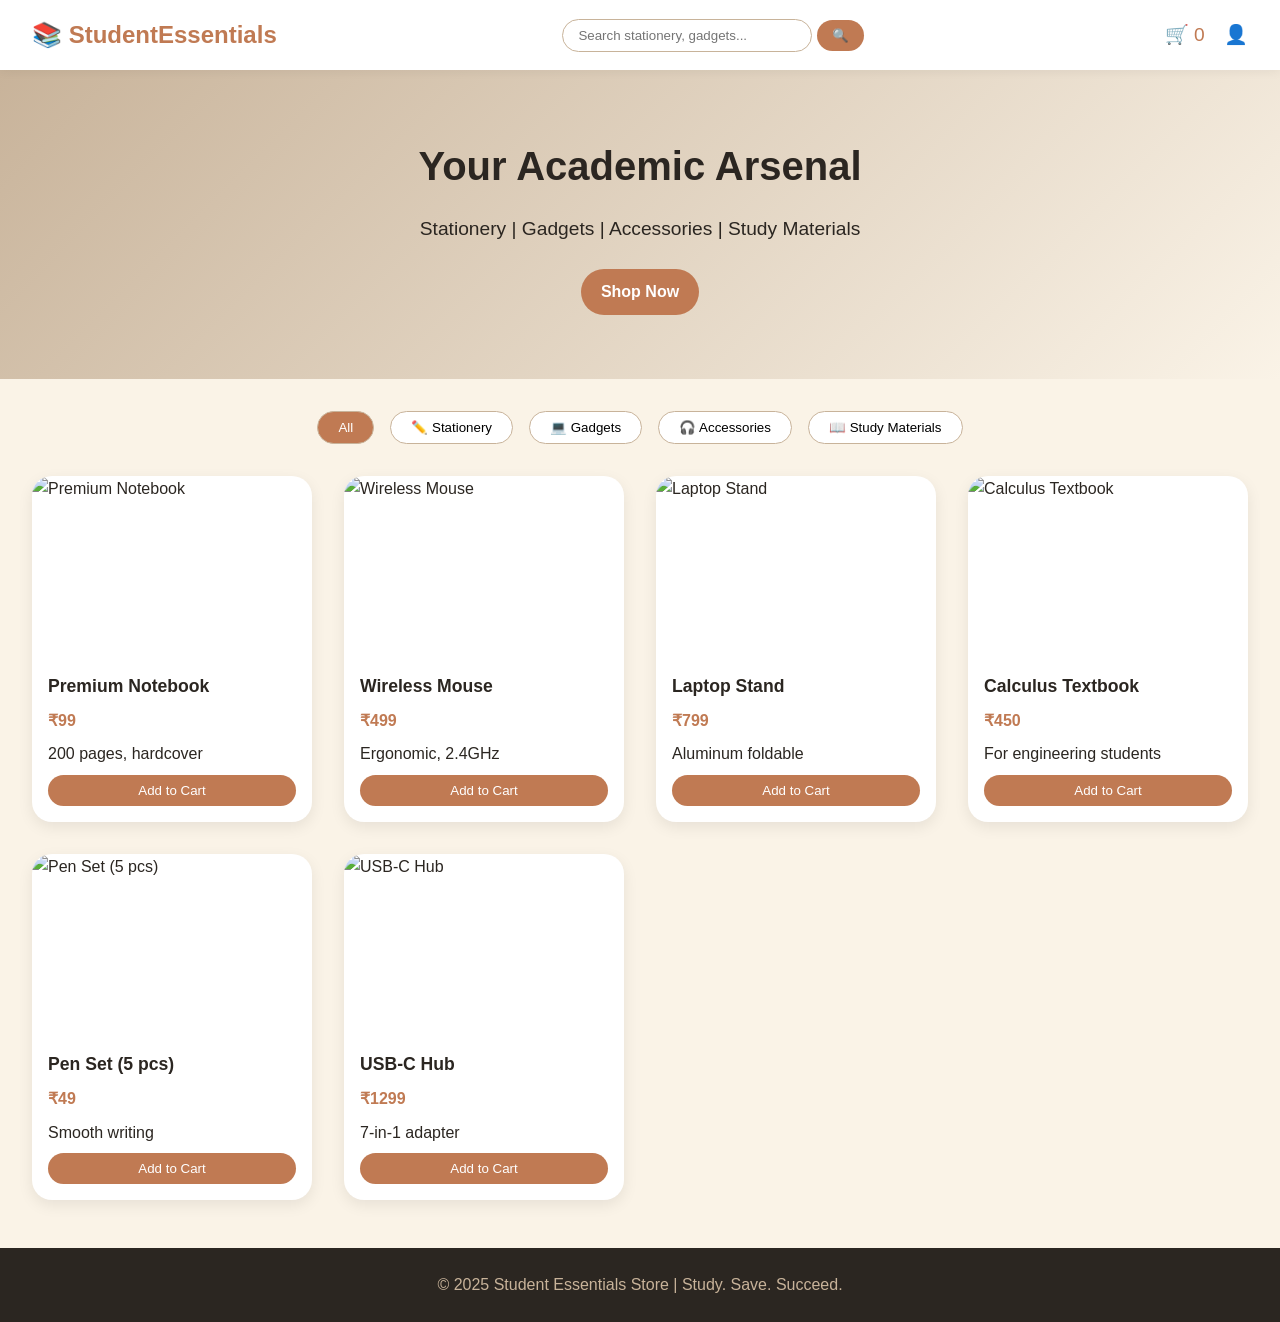
==== index.html @ abb24b3f "initial commit" ====
<!doctype html>
<html lang="en">
  <head>
    <meta charset="UTF-8" />
    <meta name="viewport" content="width=device-width, initial-scale=1.0" />
    <title>Student Essentials Store | Home</title>
    <link rel="stylesheet" href="css/common.css" />
    <link rel="stylesheet" href="css/home.css" />
  </head>
  <body>
    <!-- Top Navbar -->
    <nav class="navbar">
      <div class="nav-container">
        <a href="index.html" class="logo">📚 StudentEssentials</a>
        <div class="search-bar">
          <input
            type="text"
            id="searchInput"
            placeholder="Search stationery, gadgets..."
          />
          <button id="searchBtn">🔍</button>
        </div>
        <div class="nav-icons">
          <a href="pages/cart.html" class="cart-icon"
            >🛒 <span id="cartCount">0</span></a
          >
          <a href="pages/login.html" class="user-icon">👤</a>
        </div>
      </div>
    </nav>

    <!-- Hero Section -->
    <section class="hero">
      <div class="hero-content">
        <h1>Your Academic Arsenal</h1>
        <p>Stationery | Gadgets | Accessories | Study Materials</p>
        <a href="#products" class="btn-primary">Shop Now</a>
      </div>
    </section>

    <!-- Category Filter Bar -->
    <div class="category-bar">
      <button class="filter-btn active" data-category="all">All</button>
      <button class="filter-btn" data-category="stationery">
        ✏️ Stationery
      </button>
      <button class="filter-btn" data-category="gadgets">💻 Gadgets</button>
      <button class="filter-btn" data-category="accessories">
        🎧 Accessories
      </button>
      <button class="filter-btn" data-category="study">
        📖 Study Materials
      </button>
    </div>

    <!-- Product Grid -->
    <section class="product-grid" id="productGrid">
      <!-- Products injected dynamically via JS -->
    </section>

    <footer>
      <p>&copy; 2025 Student Essentials Store | Study. Save. Succeed.</p>
    </footer>

    <script src="js/common.js"></script>
    <script>
      // Load products on home page
      document.addEventListener("DOMContentLoaded", () => {
        renderProductGrid("all");
        updateCartCountDisplay();
        setupCategoryFilters();
        setupSearch();
      });
    </script>
  </body>
</html>
---- css/common.css ----
/* ========== GLOBAL STYLES ========== */
* {
  margin: 0;
  padding: 0;
  box-sizing: border-box;
}

body {
  font-family: "Segoe UI", Tahoma, Geneva, Verdana, sans-serif;
  background-color: #faf3e7; /* Cream */
  color: #2b2621; /* Espresso Brown */
  line-height: 1.6;
}

/* ========== TYPOGRAPHY ========== */
h1,
h2,
h3 {
  font-weight: 600;
  margin-bottom: 1rem;
}

a {
  text-decoration: none;
  color: #c07a53;
}

a:hover {
  color: #9b5e3f;
}

/* ========== BUTTONS ========== */
.btn-primary,
.btn-secondary {
  display: inline-block;
  padding: 10px 20px;
  border-radius: 30px;
  border: none;
  cursor: pointer;
  font-weight: 600;
  transition: all 0.3s ease;
}

.btn-primary {
  background-color: #c07a53;
  color: white;
}

.btn-primary:hover {
  background-color: #9b5e3f;
  transform: translateY(-2px);
}

.btn-secondary {
  background-color: #c8b39a;
  color: #2b2621;
}

.btn-secondary:hover {
  background-color: #b59a7a;
}

/* ========== NAVBAR (shared) ========== */
.navbar {
  background-color: white;
  box-shadow: 0 2px 10px rgba(0, 0, 0, 0.05);
  padding: 1rem 2rem;
  position: sticky;
  top: 0;
  z-index: 100;
}

.nav-container {
  display: flex;
  justify-content: space-between;
  align-items: center;
  max-width: 1400px;
  margin: 0 auto;
}

.logo {
  font-size: 1.5rem;
  font-weight: bold;
  color: #c07a53;
}

.search-bar input {
  padding: 8px 15px;
  border-radius: 30px;
  border: 1px solid #c8b39a;
  width: 250px;
}

.search-bar button {
  background: #c07a53;
  border: none;
  padding: 8px 15px;
  border-radius: 30px;
  color: white;
  cursor: pointer;
}

.nav-icons a {
  margin-left: 15px;
  font-size: 1.2rem;
}

/* ========== FOOTER ========== */
footer {
  background-color: #2b2621;
  color: #c8b39a;
  text-align: center;
  padding: 1.5rem;
  margin-top: 3rem;
}

/* ========== FORM CARDS ========== */
.form-container {
  display: flex;
  justify-content: center;
  align-items: center;
  min-height: 80vh;
  padding: 2rem;
}

.form-card {
  background: white;
  padding: 2rem;
  border-radius: 20px;
  box-shadow: 0 10px 30px rgba(0, 0, 0, 0.1);
  width: 100%;
  max-width: 450px;
}

.form-card label {
  display: block;
  margin-top: 1rem;
  font-weight: 500;
}

.form-card input,
.form-card select,
.form-card textarea {
  width: 100%;
  padding: 10px;
  margin-top: 5px;
  border: 1px solid #c8b39a;
  border-radius: 12px;
  font-family: inherit;
}

.form-card button {
  margin-top: 1.5rem;
  width: 100%;
}
---- css/home.css ----
/* Hero Section */
.hero {
  background: linear-gradient(135deg, #c8b39a, #faf3e7);
  text-align: center;
  padding: 4rem 2rem;
  margin-bottom: 2rem;
}

.hero-content h1 {
  font-size: 2.5rem;
  color: #2b2621;
}

.hero-content p {
  font-size: 1.2rem;
  margin-bottom: 1.5rem;
}

/* Category Bar */
.category-bar {
  display: flex;
  justify-content: center;
  gap: 1rem;
  flex-wrap: wrap;
  margin: 1rem 0 2rem;
}

.filter-btn {
  background: white;
  border: 1px solid #c8b39a;
  padding: 8px 20px;
  border-radius: 30px;
  cursor: pointer;
  transition: 0.2s;
}

.filter-btn.active,
.filter-btn:hover {
  background: #c07a53;
  color: white;
}

/* Product Grid */
.product-grid {
  display: grid;
  grid-template-columns: repeat(auto-fill, minmax(260px, 1fr));
  gap: 2rem;
  max-width: 1400px;
  margin: 0 auto;
  padding: 0 2rem;
}

.product-card {
  background: white;
  border-radius: 20px;
  overflow: hidden;
  box-shadow: 0 5px 15px rgba(0, 0, 0, 0.08);
  transition: transform 0.3s;
  cursor: pointer;
  display: flex;
  flex-direction: column;
}

.product-card:hover {
  transform: translateY(-8px);
}

.product-card img {
  width: 100%;
  height: 180px;
  object-fit: cover;
}

.product-info {
  padding: 1rem;
}

.product-title {
  font-size: 1.1rem;
  font-weight: bold;
}

.product-price {
  color: #c07a53;
  font-weight: bold;
  margin: 0.5rem 0;
}

.add-to-cart {
  background: #c07a53;
  color: white;
  border: none;
  padding: 8px;
  border-radius: 30px;
  cursor: pointer;
  margin-top: 0.5rem;
  width: 100%;
}

.add-to-cart:hover {
  background: #9b5e3f;
}
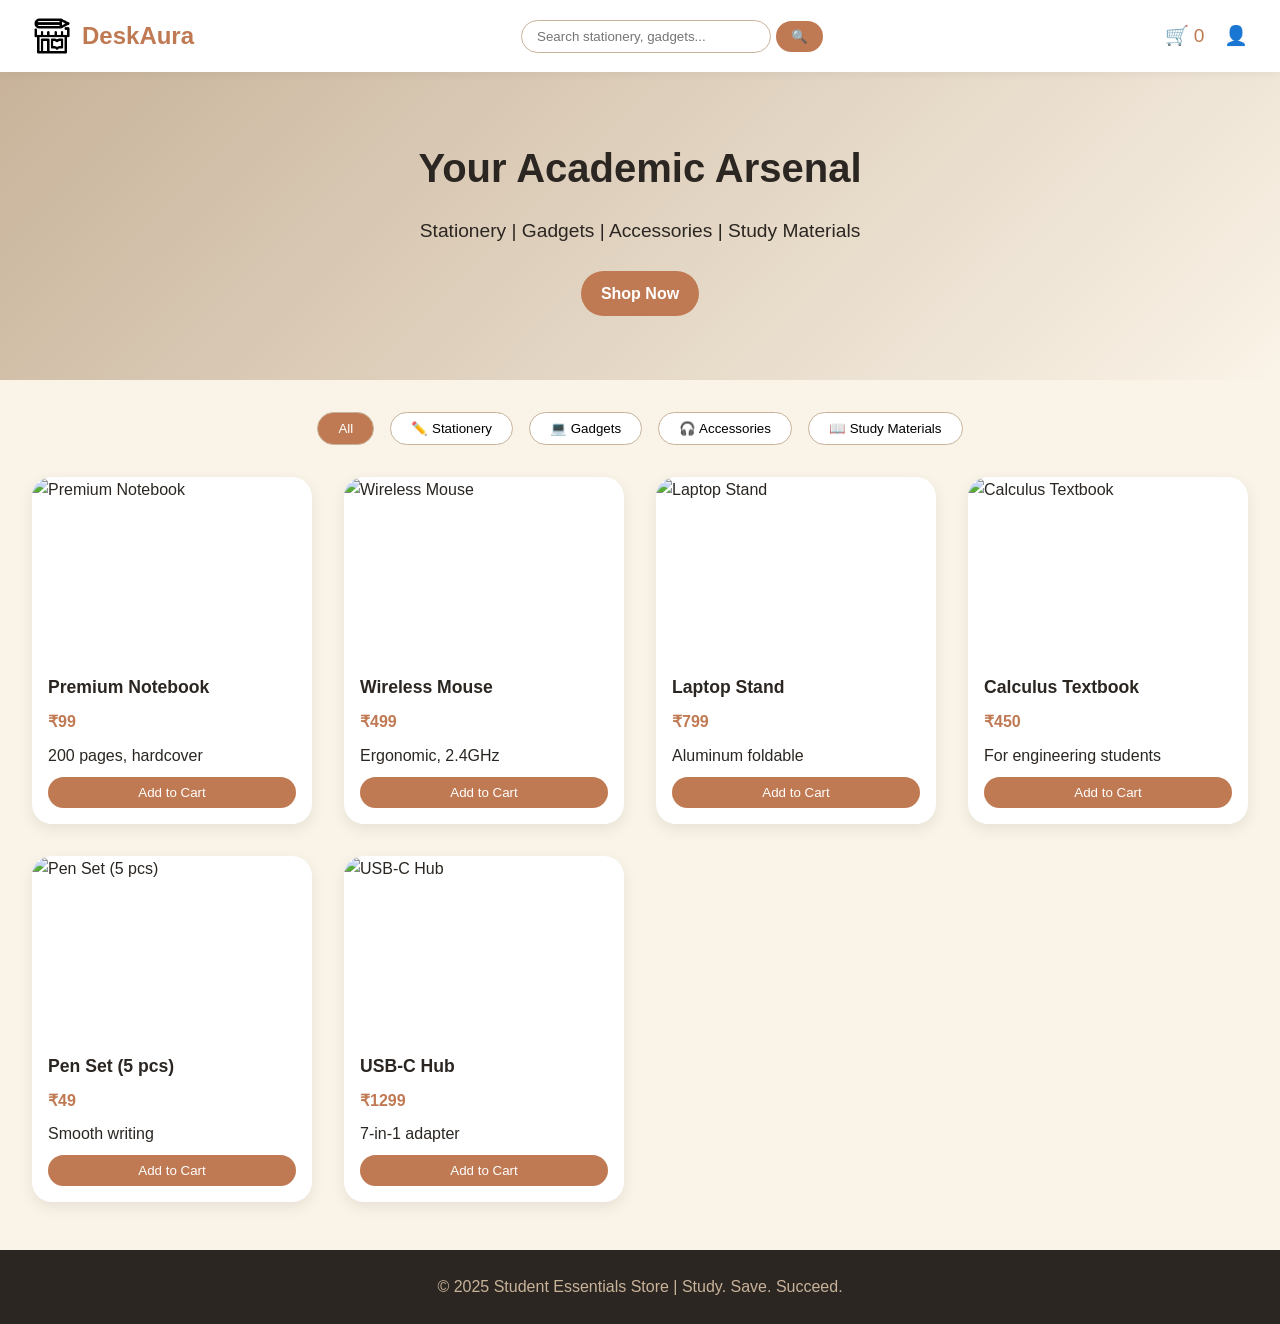
==== commit 76f21f0a: "made reactjs for dashboard and some styling changes" ====
--- a/index.html
+++ b/index.html
@@ -2,7 +2,10 @@
 <html lang="en">
   <head>
     <meta charset="UTF-8" />
-    <meta name="viewport" content="width=device-width, initial-scale=1.0" />
+    <meta
+      name="viewport"
+      content="width=device-width, initial-scale=1.0, viewport-fit=cover"
+    />
     <title>Student Essentials Store | Home</title>
     <link rel="stylesheet" href="css/common.css" />
     <link rel="stylesheet" href="css/home.css" />
@@ -11,7 +14,10 @@
     <!-- Top Navbar -->
     <nav class="navbar">
       <div class="nav-container">
-        <a href="index.html" class="logo">📚 StudentEssentials</a>
+        <a href="index.html" class="logo">
+          <img src="assets/stationary.png" width="40" height="40" alt="Logo" />
+          <span>DeskAura</span>
+        </a>
         <div class="search-bar">
           <input
             type="text"
@@ -64,7 +70,6 @@
 
     <script src="js/common.js"></script>
     <script>
-      // Load products on home page
       document.addEventListener("DOMContentLoaded", () => {
         renderProductGrid("all");
         updateCartCountDisplay();
--- a/css/common.css
+++ b/css/common.css
@@ -82,6 +82,9 @@
   font-size: 1.5rem;
   font-weight: bold;
   color: #c07a53;
+  display: flex;
+  align-items: center;
+  gap:10px;
 }
 
 .search-bar input {
--- a/css/home.css
+++ b/css/home.css
@@ -100,3 +100,87 @@
 .add-to-cart:hover {
   background: #9b5e3f;
 }
+
+/* ========== RESPONSIVE STYLES ========== */
+
+/* Tablet (max-width: 768px) */
+@media (max-width: 768px) {
+  .navbar .nav-container {
+    flex-wrap: wrap;
+    gap: 1rem;
+  }
+
+  .logo {
+    flex: 1;
+  }
+
+  .search-bar {
+    order: 3;
+    width: 100%;
+    display: flex;
+    gap: 0.5rem;
+  }
+
+  .search-bar input {
+    flex: 1;
+  }
+
+  .hero {
+    padding: 2rem 1rem;
+  }
+
+  .hero-content h1 {
+    font-size: 1.8rem;
+  }
+
+  .hero-content p {
+    font-size: 1rem;
+  }
+
+  .category-bar {
+    gap: 0.5rem;
+  }
+
+  .filter-btn {
+    padding: 6px 12px;
+    font-size: 0.85rem;
+  }
+
+  .product-grid {
+    gap: 1rem;
+    padding: 0 1rem;
+  }
+}
+
+/* Mobile (max-width: 480px) */
+@media (max-width: 480px) {
+  .logo img {
+    width: 30px;
+    height: 30px;
+  }
+
+  .logo span {
+    font-size: 1rem;
+  }
+
+  .nav-icons a {
+    font-size: 1rem;
+  }
+
+  .hero-content h1 {
+    font-size: 1.5rem;
+  }
+
+  .product-grid {
+    grid-template-columns: 1fr;
+  }
+
+  .product-card img {
+    height: 150px;
+  }
+
+  .filter-btn {
+    padding: 4px 10px;
+    font-size: 0.75rem;
+  }
+}
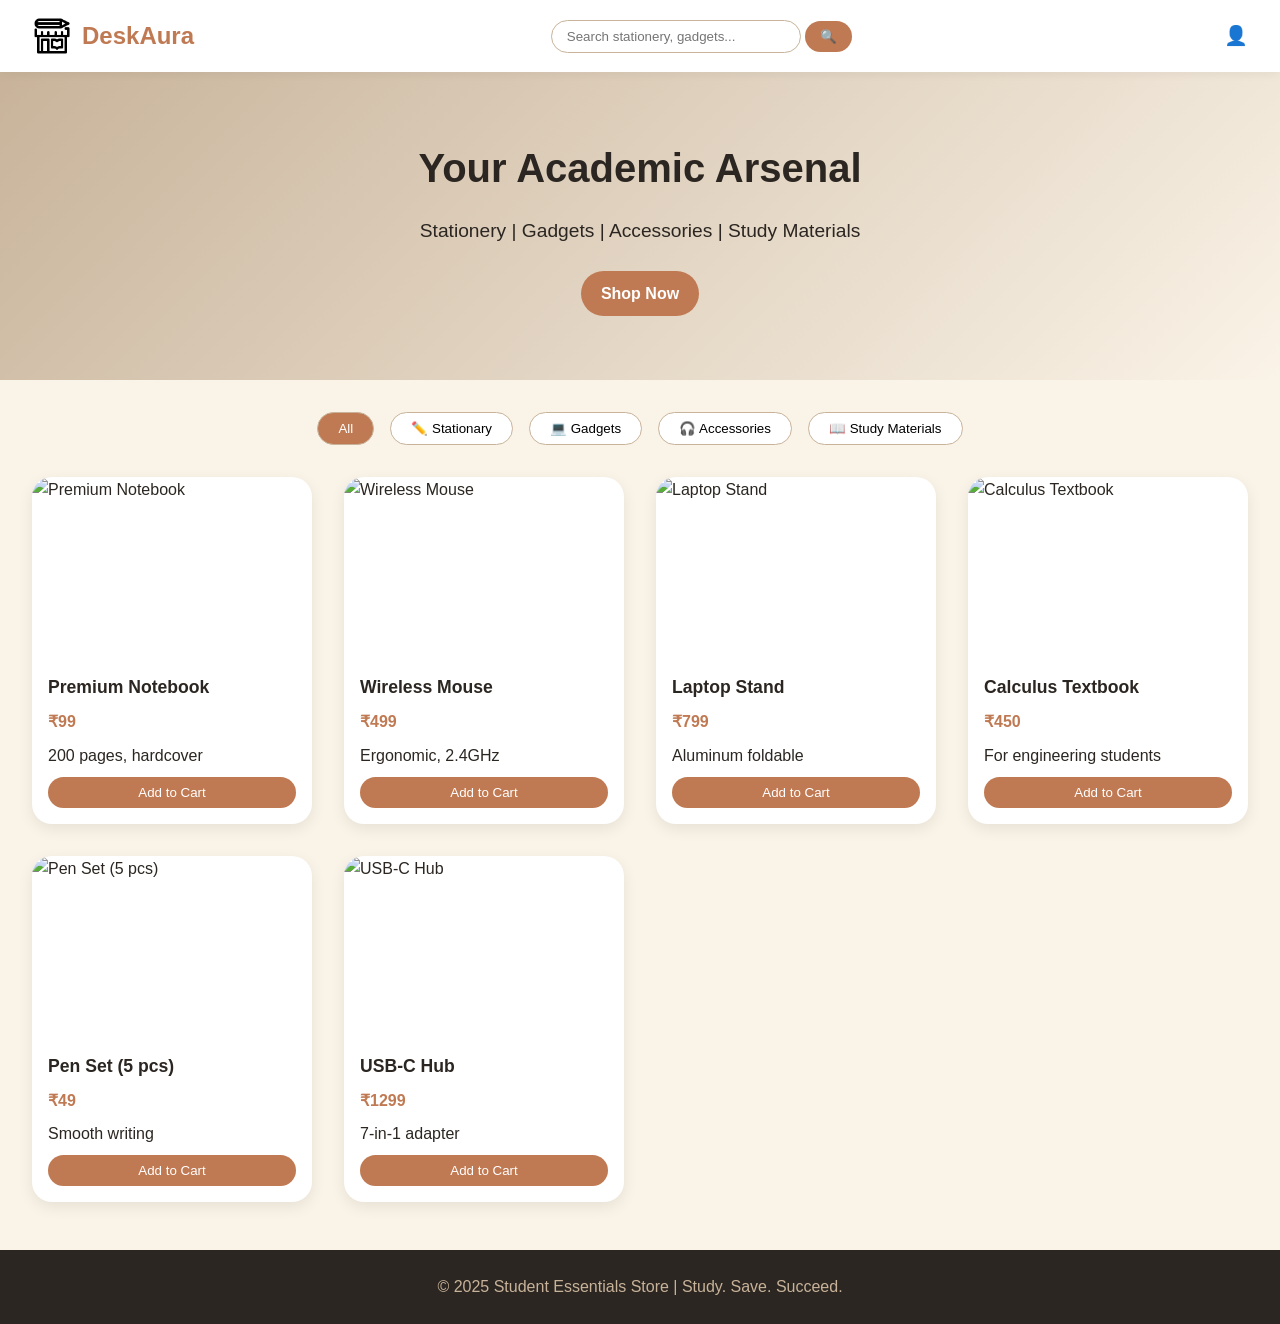
==== commit e917d360: "Update index.html" ====
--- a/index.html
+++ b/index.html
@@ -26,10 +26,7 @@
           />
           <button id="searchBtn">🔍</button>
         </div>
-        <div class="nav-icons">
-          <a href="pages/cart.html" class="cart-icon"
-            >🛒 <span id="cartCount">0</span></a
-          >
+        <div class="nav-icons">          
           <a href="pages/login.html" class="user-icon">👤</a>
         </div>
       </div>
@@ -40,7 +37,7 @@
       <div class="hero-content">
         <h1>Your Academic Arsenal</h1>
         <p>Stationery | Gadgets | Accessories | Study Materials</p>
-        <a href="#products" class="btn-primary">Shop Now</a>
+        <a href="pages/login.html" class="btn-primary">Shop Now</a>
       </div>
     </section>
 
@@ -48,7 +45,7 @@
     <div class="category-bar">
       <button class="filter-btn active" data-category="all">All</button>
       <button class="filter-btn" data-category="stationery">
-        ✏️ Stationery
+        ✏️ Stationary
       </button>
       <button class="filter-btn" data-category="gadgets">💻 Gadgets</button>
       <button class="filter-btn" data-category="accessories">
--- a/css/common.css
+++ b/css/common.css
@@ -122,7 +122,7 @@
   display: flex;
   justify-content: center;
   align-items: center;
-  min-height: 80vh;
+  width: 100%;
   padding: 2rem;
 }
 
